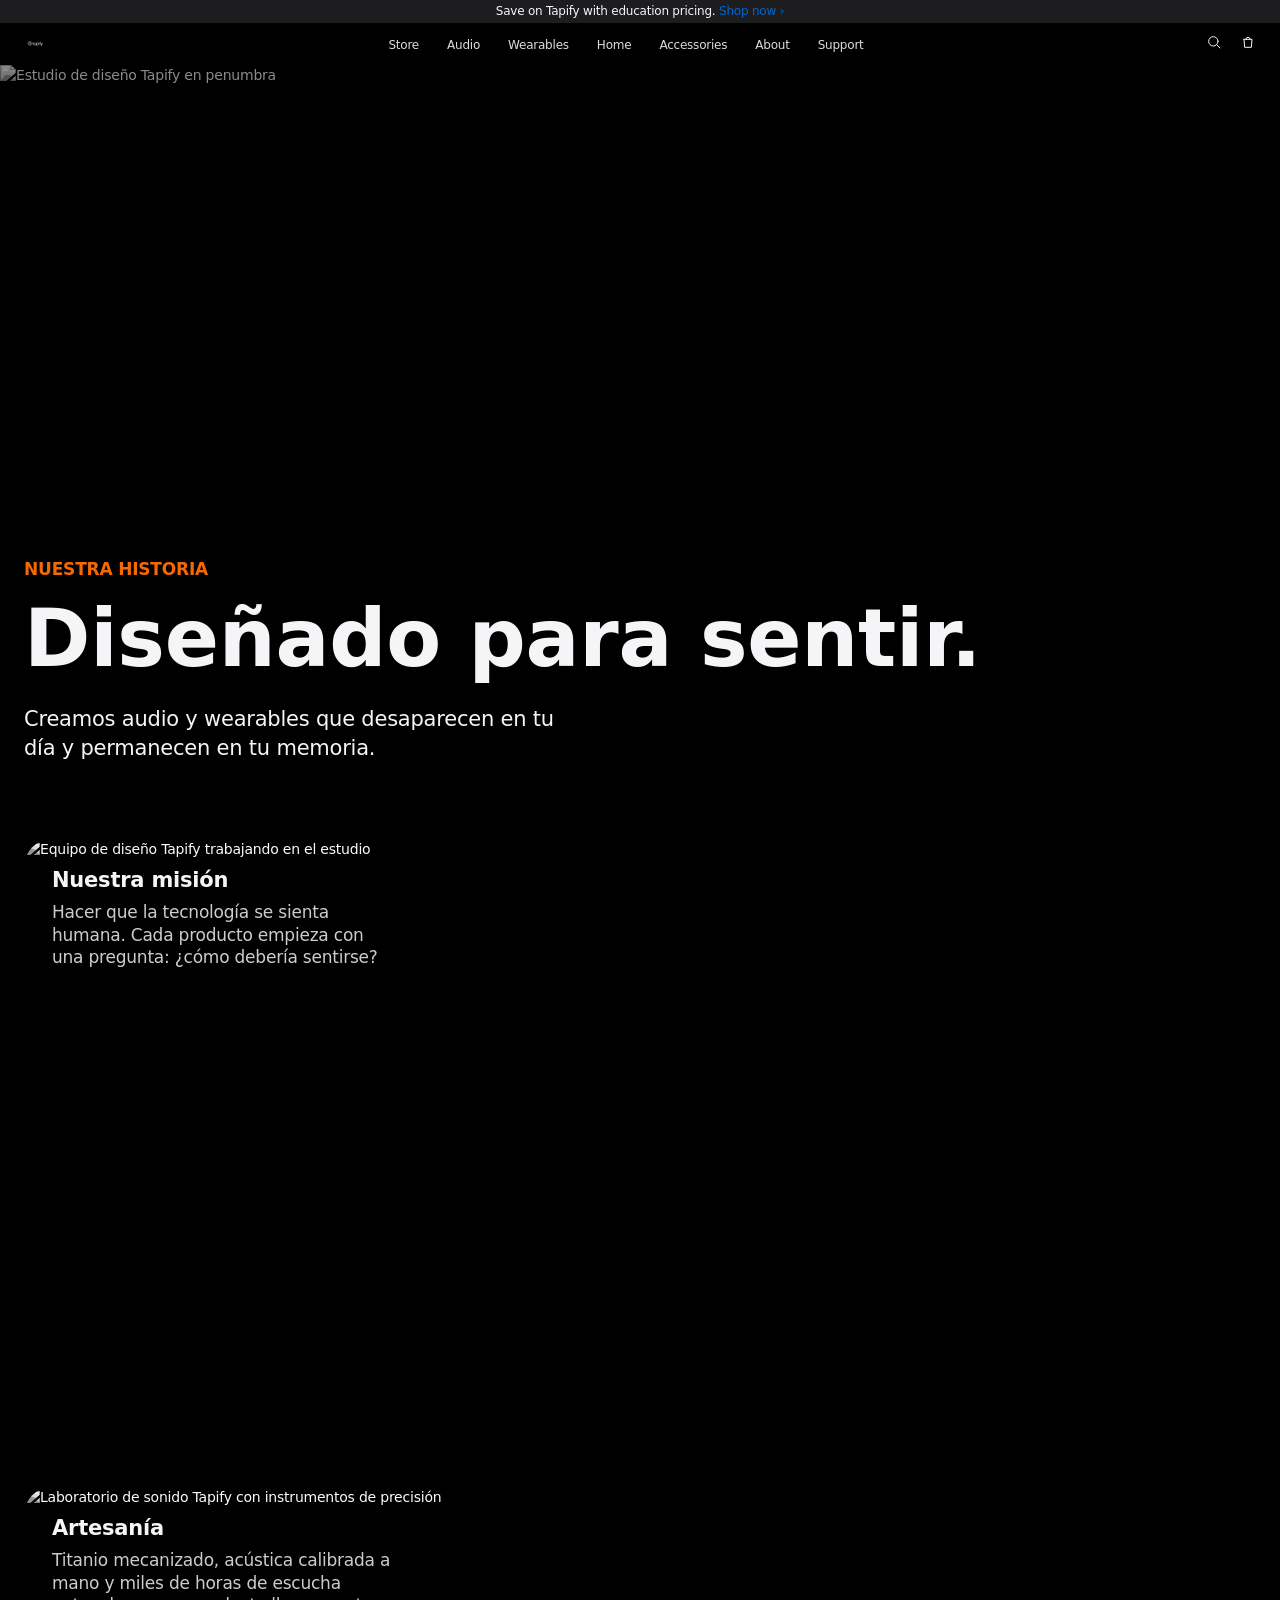
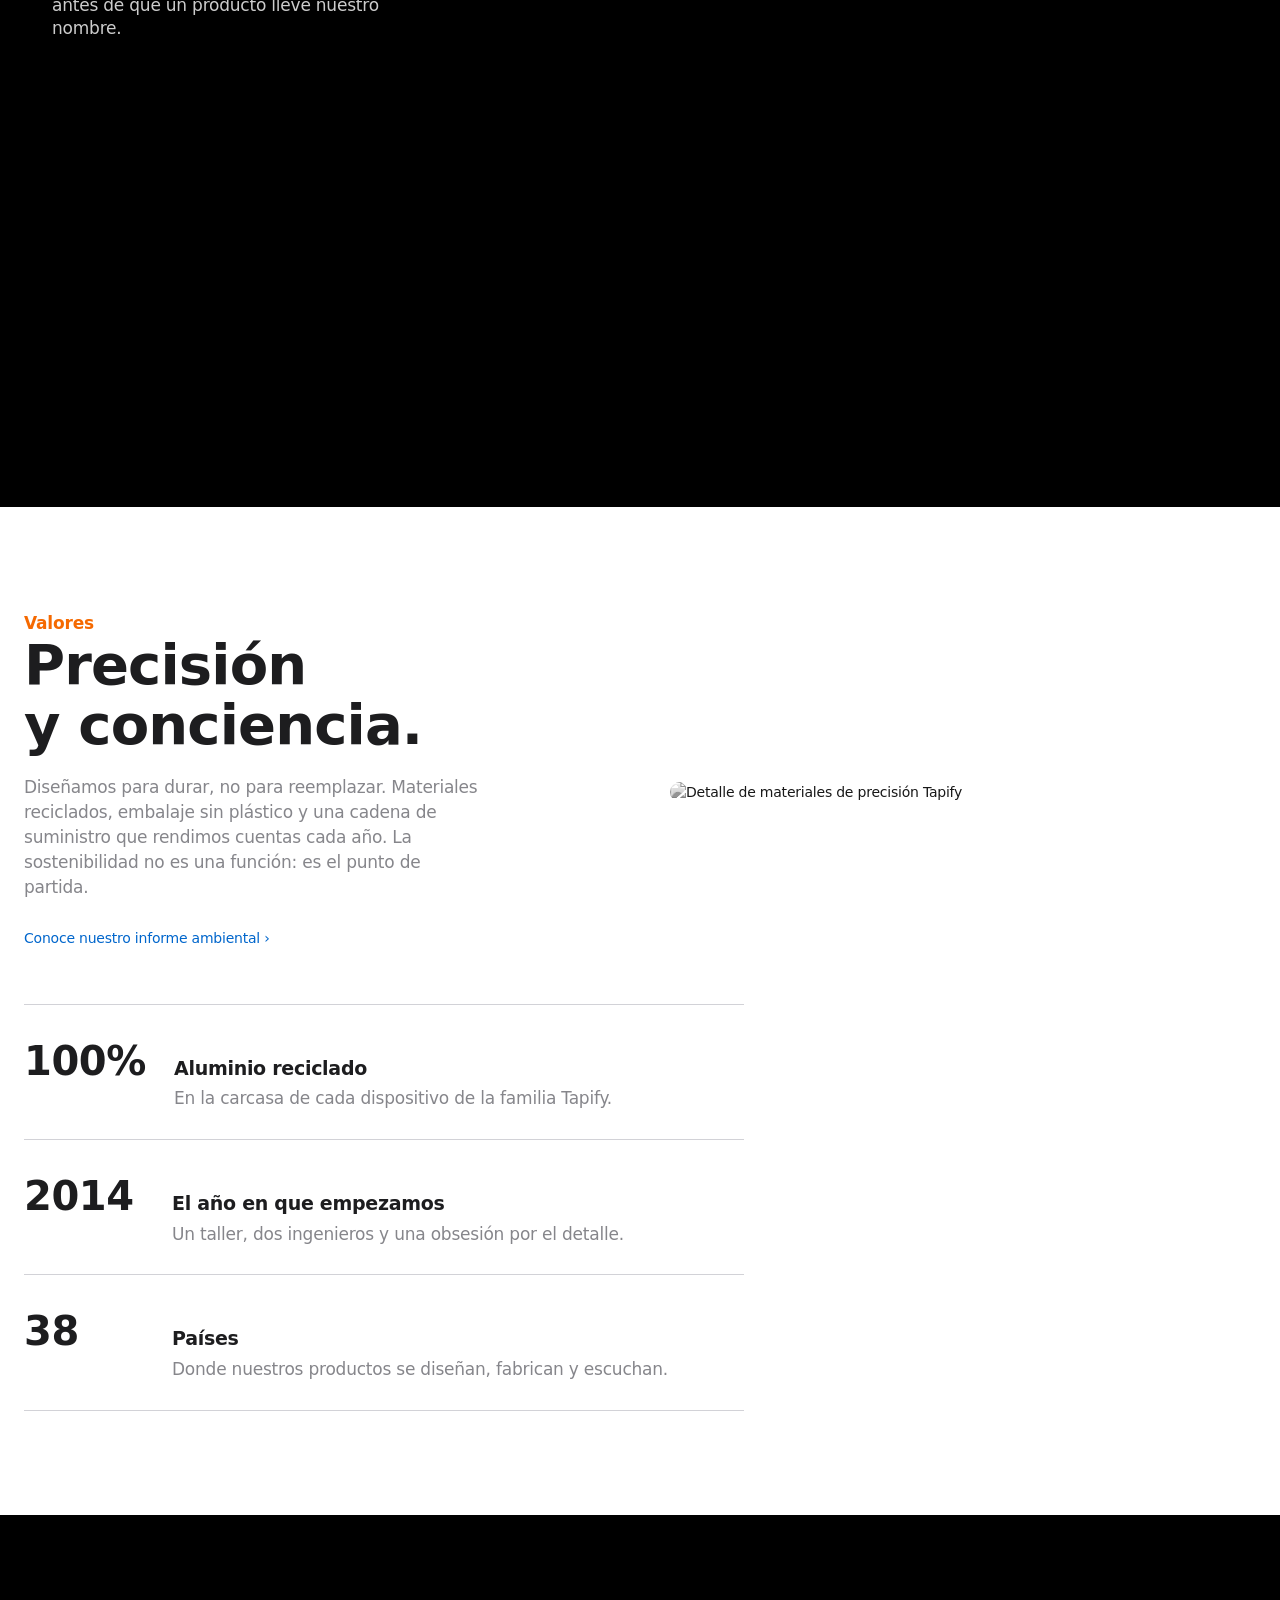
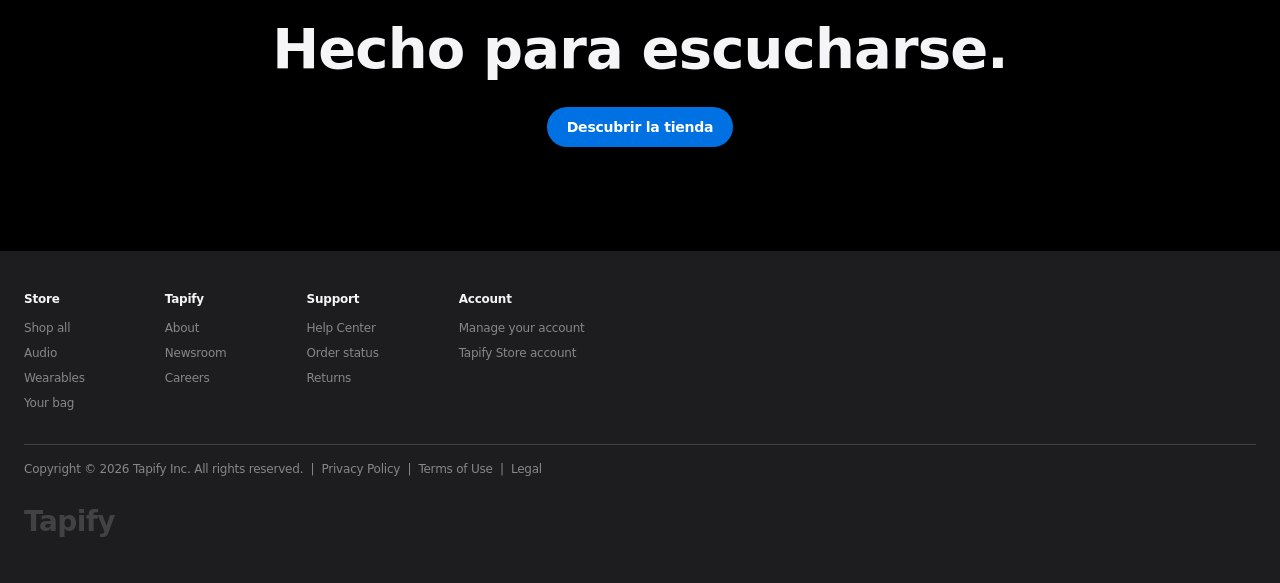
==== about.html @ 0c236855 "Initial Tapify storefront: 5 pages + shared design system Co-Authored-By: Claude Opus 4.8 (1M contex" ====
<!DOCTYPE html>
<html lang="es">
<head>
  <meta charset="UTF-8" />
  <meta name="viewport" content="width=device-width, initial-scale=1.0" />
  <title>Tapify — Nuestra historia</title>
  <link rel="stylesheet" href="styles/global.css" />
  <link rel="stylesheet" href="styles/about.css" />
</head>
<body>

  <!-- 1. Promo banner -->
  <div class="promo">
    Save on Tapify with education pricing. <a href="shop.html" class="link-blue">Shop now &rsaquo;</a>
  </div>

  <!-- 2. Sticky pill nav -->
  <nav class="nav">
    <div class="nav__inner">
      <a href="index.html" class="nav__brand" aria-label="Tapify home">
        <img src="assets/tapify-logo.png" alt="Tapify" />
      </a>

      <ul class="nav__links">
        <li><a href="shop.html">Store</a></li>
        <li><a href="product.html">Audio</a></li>
        <li><a href="shop.html">Wearables</a></li>
        <li><a href="shop.html">Home</a></li>
        <li><a href="shop.html">Accessories</a></li>
        <li><a href="about.html">About</a></li>
        <li><a href="about.html">Support</a></li>
      </ul>

      <div class="nav__icons">
        <a href="shop.html" aria-label="Search">
          <svg viewBox="0 0 24 24" stroke-width="1.5" stroke-linecap="round" stroke-linejoin="round">
            <circle cx="11" cy="11" r="7" />
            <line x1="16.5" y1="16.5" x2="21" y2="21" />
          </svg>
        </a>
        <a href="cart.html" aria-label="Bag">
          <svg viewBox="0 0 24 24" stroke-width="1.5" stroke-linecap="round" stroke-linejoin="round">
            <path d="M6 8h12l-1 12H7L6 8Z" />
            <path d="M9 8a3 3 0 0 1 6 0" />
          </svg>
        </a>
      </div>
    </div>
  </nav>

  <!-- 2. DARK hero -->
  <header class="about-hero">
    <div class="about-hero__media">
      <img
        src="https://images.unsplash.com/photo-1518770660439-4636190af475?w=1600"
        alt="Estudio de diseño Tapify en penumbra"
      />
    </div>
    <div class="container about-hero__copy">
      <p class="eyebrow eyebrow--orange">NUESTRA HISTORIA</p>
      <h1 class="hero-title about-hero__title">Diseñado para sentir.</h1>
      <p class="about-hero__sub">
        Creamos audio y wearables que desaparecen en tu día y permanecen en tu memoria.
      </p>
    </div>
  </header>

  <!-- 3. Two DARK feature stages -->
  <section class="section--dark feature-stage">
    <div class="container">
      <figure class="feature-card">
        <img
          src="https://images.unsplash.com/photo-1581091226825-a6a2a5aee158?w=1600"
          alt="Equipo de diseño Tapify trabajando en el estudio"
        />
        <figcaption class="feature-card__overlay">
          <span class="feature-card__kicker">Nuestra misión</span>
          <span class="feature-card__sub">Hacer que la tecnología se sienta humana. Cada producto empieza con una pregunta: ¿cómo debería sentirse?</span>
        </figcaption>
      </figure>
    </div>
  </section>

  <section class="section--dark feature-stage">
    <div class="container">
      <figure class="feature-card">
        <img
          src="https://images.unsplash.com/photo-1531104985437-603d6490e6d4?w=1600"
          alt="Laboratorio de sonido Tapify con instrumentos de precisión"
        />
        <figcaption class="feature-card__overlay">
          <span class="feature-card__kicker">Artesanía</span>
          <span class="feature-card__sub">Titanio mecanizado, acústica calibrada a mano y miles de horas de escucha antes de que un producto lleve nuestro nombre.</span>
        </figcaption>
      </figure>
    </div>
  </section>

  <!-- 4. LIGHT detail band -->
  <section class="section section--light detail">
    <div class="container">
      <p class="eyebrow eyebrow--orange">Valores</p>
      <div class="split">
        <div>
          <h2 class="display">Precisión<br />y conciencia.</h2>
          <p class="body-copy">
            Diseñamos para durar, no para reemplazar. Materiales reciclados,
            embalaje sin plástico y una cadena de suministro que rendimos cuentas
            cada año. La sostenibilidad no es una función: es el punto de partida.
          </p>
          <a href="shop.html" class="link-blue">Conoce nuestro informe ambiental &rsaquo;</a>
        </div>
        <img
          src="https://images.unsplash.com/photo-1453928582365-b6ad33cbcf64?w=1600"
          alt="Detalle de materiales de precisión Tapify"
        />
      </div>

      <!-- 5. Single-column values list (NOT a grid), tabular numerals -->
      <div class="values">
        <div class="values__item">
          <span class="values__num">100&#37;</span>
          <div class="values__text">
            <h3>Aluminio reciclado</h3>
            <p>En la carcasa de cada dispositivo de la familia Tapify.</p>
          </div>
        </div>
        <div class="values__item">
          <span class="values__num">2014</span>
          <div class="values__text">
            <h3>El año en que empezamos</h3>
            <p>Un taller, dos ingenieros y una obsesión por el detalle.</p>
          </div>
        </div>
        <div class="values__item">
          <span class="values__num">38</span>
          <div class="values__text">
            <h3>Países</h3>
            <p>Donde nuestros productos se diseñan, fabrican y escuchan.</p>
          </div>
        </div>
      </div>
    </div>
  </section>

  <!-- 6. Final dark CTA band -->
  <section class="section section--dark cta-band">
    <div class="container">
      <h2 class="display">Hecho para escucharse.</h2>
      <a href="shop.html" class="btn-cta">Descubrir la tienda</a>
    </div>
  </section>

  <!-- 7. Footer -->
  <footer class="footer">
    <div class="container">
      <div class="footer__cols">
        <div class="footer__col">
          <h4>Store</h4>
          <ul>
            <li><a href="shop.html">Shop all</a></li>
            <li><a href="product.html">Audio</a></li>
            <li><a href="shop.html">Wearables</a></li>
            <li><a href="cart.html">Your bag</a></li>
          </ul>
        </div>
        <div class="footer__col">
          <h4>Tapify</h4>
          <ul>
            <li><a href="about.html">About</a></li>
            <li><a href="about.html">Newsroom</a></li>
            <li><a href="about.html">Careers</a></li>
          </ul>
        </div>
        <div class="footer__col">
          <h4>Support</h4>
          <ul>
            <li><a href="about.html">Help Center</a></li>
            <li><a href="about.html">Order status</a></li>
            <li><a href="about.html">Returns</a></li>
          </ul>
        </div>
        <div class="footer__col">
          <h4>Account</h4>
          <ul>
            <li><a href="about.html">Manage your account</a></li>
            <li><a href="shop.html">Tapify Store account</a></li>
          </ul>
        </div>
      </div>

      <div class="footer__bottom">
        <p>Copyright &copy; 2026 Tapify Inc. All rights reserved. &nbsp;|&nbsp;
          <a href="about.html">Privacy Policy</a> &nbsp;|&nbsp;
          <a href="about.html">Terms of Use</a> &nbsp;|&nbsp;
          <a href="about.html">Legal</a>
        </p>
        <p class="footer__wordmark">Tapify</p>
      </div>
    </div>
  </footer>

</body>
</html>
---- styles/global.css ----
/* Tapify — Global / shared styles (nav, footer, buttons, type, layout) */
@import url("tokens.css");

*, *::before, *::after { box-sizing: border-box; margin: 0; padding: 0; }

html { -webkit-font-smoothing: antialiased; scroll-behavior: smooth; }

body {
  font-family: var(--font-sf-pro-text);
  font-size: var(--text-body);
  line-height: var(--leading-body);
  letter-spacing: var(--tracking-body);
  background: var(--surface-0);
  color: var(--color-frost-white);
  font-feature-settings: "numr";
}

img { display: block; max-width: 100%; }
a { color: inherit; text-decoration: none; }

/* Layout container */
.container {
  max-width: var(--page-max-width);
  margin: 0 auto;
  padding-left: var(--spacing-24);
  padding-right: var(--spacing-24);
  width: 100%;
}

/* Section rhythm */
.section { padding-block: 104px; }
.section--dark  { background: var(--surface-0); color: var(--color-frost-white); }
.section--light { background: var(--surface-5); color: var(--color-obsidian); }

/* Headlines */
.display { font-family: var(--font-sf-pro-display); font-weight: var(--font-weight-bold);
  font-size: var(--text-display); line-height: var(--leading-display); letter-spacing: var(--tracking-display); }
.hero-title { font-family: var(--font-sf-pro-display); font-weight: var(--font-weight-bold);
  font-size: var(--text-hero); line-height: var(--leading-hero); letter-spacing: var(--tracking-hero); }
.heading-lg { font-family: var(--font-sf-pro-display); font-weight: var(--font-weight-bold);
  font-size: var(--text-heading-lg); line-height: var(--leading-heading-lg); letter-spacing: var(--tracking-heading-lg); }

/* Eyebrow */
.eyebrow { font-size: 17px; font-weight: var(--font-weight-semibold); letter-spacing: -0.19px; }
.eyebrow--orange { color: var(--color-signal-orange); }
.eyebrow--violet { color: var(--color-iris-violet); }
.eyebrow--teal   { color: var(--color-reef-teal); }

/* Body copy */
.body-copy { font-size: 17px; font-weight: 400; line-height: 1.47; color: var(--color-platinum); max-width: 460px; }
.section--dark .body-copy { color: var(--color-frost-white); }

/* Buttons */
.btn-cta {
  display: inline-flex; align-items: center; justify-content: center;
  background: var(--color-apple-blue); color: #fff;
  font-size: 14px; font-weight: 600; letter-spacing: -0.22px;
  border: none; border-radius: var(--radius-buttons);
  padding: 10px 20px; cursor: pointer;
}
.btn-ghost {
  display: inline-flex; align-items: center;
  background: transparent; color: var(--color-frost-white);
  font-size: 14px; font-weight: 400; border-radius: var(--radius-buttons);
  padding: 10px 20px; cursor: pointer;
}
.section--light .btn-ghost { color: var(--color-obsidian); }
.link-blue { color: var(--color-link-blue); }

/* Promo banner */
.promo {
  background: var(--color-obsidian); color: var(--color-frost-white);
  text-align: center; font-size: 12px; padding: 3px 0;
}
.promo a { color: var(--color-link-blue); }

/* Top nav (pill) */
.nav {
  position: sticky; top: 0; z-index: 50;
  background: rgba(0,0,0,0.8); backdrop-filter: saturate(180%) blur(20px);
}
.nav__inner {
  display: flex; align-items: center; justify-content: space-between;
  padding: 10px var(--spacing-24);
  max-width: var(--page-max-width); margin: 0 auto;
}
.nav__brand { height: 22px; display: flex; align-items: center; }
.nav__brand img { height: 22px; width: auto; }
.nav__links { display: flex; gap: 28px; list-style: none; }
.nav__links a { font-size: 12px; font-weight: 400; color: var(--color-frost-white); opacity: .9; }
.nav__links a:hover { opacity: 1; }
.nav__icons { display: flex; gap: 18px; align-items: center; }
.nav__icons svg { width: 16px; height: 16px; stroke: var(--color-frost-white); fill: none; }

/* Footer */
.footer {
  background: var(--surface-2); color: var(--color-platinum);
  font-size: 12px; padding-block: 40px;
}
.footer a { color: var(--color-platinum); }
.footer a:hover { color: var(--color-frost-white); }
.footer__cols { display: flex; gap: 80px; flex-wrap: wrap; }
.footer__col h4 { color: var(--color-frost-white); font-size: 12px; margin-bottom: 12px; }
.footer__col ul { list-style: none; display: flex; flex-direction: column; gap: 8px; }
.footer__bottom { border-top: 1px solid var(--color-smoke); margin-top: 32px; padding-top: 16px; }

/* Cards */
.feature-card {
  border-radius: var(--radius-cards); overflow: hidden; position: relative;
}
.feature-card img { width: 100%; height: 100%; object-fit: cover; filter: grayscale(1) contrast(1.05); }
.feature-card__overlay {
  position: absolute; top: 28px; left: 28px; max-width: 340px;
  color: var(--color-frost-white); font-size: 17px; line-height: 1.33;
}

/* Two-column light block */
.split { display: grid; grid-template-columns: 1fr 1fr; gap: 60px; align-items: center; }
.split img { width: 100%; height: auto; }

/* Responsive */
@media (max-width: 900px) {
  .hero-title { font-size: 56px; }
  .display { font-size: 40px; }
  .split { grid-template-columns: 1fr; gap: 32px; }
  .nav__links { display: none; }
  .footer__cols { gap: 40px; }
}
@media (max-width: 560px) {
  .hero-title { font-size: 40px; }
  .display { font-size: 32px; }
  .section { padding-block: 64px; }
}
---- styles/about.css ----
/* Tapify — About page-specific layout only (tokens live in global.css) */

/* HERO stage (dark, full-bleed) */
.about-hero {
  position: relative;
  min-height: 86vh;
  background: var(--surface-0);
  overflow: hidden;
  display: flex;
  align-items: flex-end;
}
.about-hero__media {
  position: absolute;
  inset: 0;
}
.about-hero__media img {
  width: 100%;
  height: 100%;
  object-fit: cover;
  object-position: center;
  filter: grayscale(1) contrast(1.05);
  opacity: 0.55;
}
.about-hero__copy {
  position: relative;
  z-index: 2;
  padding-bottom: 76px;
}
.about-hero__copy .eyebrow { color: var(--color-signal-orange); margin-bottom: 16px; }
.about-hero__title { margin-bottom: 24px; }
.about-hero__sub {
  font-size: 21px;
  line-height: 1.38;
  color: var(--color-frost-white);
  max-width: 560px;
}

/* Feature stages (stacked dark full-bleed cards) */
.feature-stage { padding-block: 0; }
.feature-stage + .feature-stage { padding-top: 28px; }
.feature-stage .feature-card { height: 620px; }
.feature-card__overlay .feature-card__kicker { display: block; font-size: 21px; font-weight: 600; margin-bottom: 6px; }
.feature-card__overlay .feature-card__sub { display: block; color: var(--color-silver-mist); }

/* Light detail band split tweaks */
.detail .body-copy { margin-block: 20px 28px; }
.detail .split img { border-radius: var(--radius-3xl-2); filter: grayscale(1) contrast(1.05); }

/* Values list (single column, NOT a grid) */
.values { margin-top: 56px; max-width: 720px; }
.values__item {
  display: flex;
  align-items: baseline;
  gap: 28px;
  padding-block: 28px;
  border-top: 1px solid var(--border-light);
}
.values__item:last-child { border-bottom: 1px solid var(--border-light); }
.values__num {
  font-family: var(--font-sf-pro-display);
  font-weight: var(--font-weight-bold);
  font-size: 40px;
  letter-spacing: -0.4px;
  color: var(--color-obsidian);
  font-feature-settings: "tnum";
  min-width: 120px;
  white-space: nowrap;
}
.values__text h3 {
  font-size: 19px;
  font-weight: 600;
  letter-spacing: -0.28px;
  margin-bottom: 4px;
  color: var(--color-obsidian);
}
.values__text p {
  font-size: 17px;
  line-height: 1.47;
  color: var(--color-platinum);
}

/* Final dark CTA band */
.cta-band { text-align: center; }
.cta-band .display { margin-bottom: 28px; }

/* Footer wordmark */
.footer__wordmark {
  font-family: var(--font-sf-pro-display);
  font-weight: var(--font-weight-bold);
  font-size: 28px;
  letter-spacing: -0.6px;
  color: var(--color-smoke);
  margin-top: 24px;
}

@media (max-width: 900px) {
  .feature-stage .feature-card { height: 460px; }
  .about-hero { min-height: 70vh; }
  .about-hero__sub { font-size: 19px; }
}
@media (max-width: 560px) {
  .values__item { flex-direction: column; gap: 6px; }
  .values__num { font-size: 32px; min-width: 0; }
}
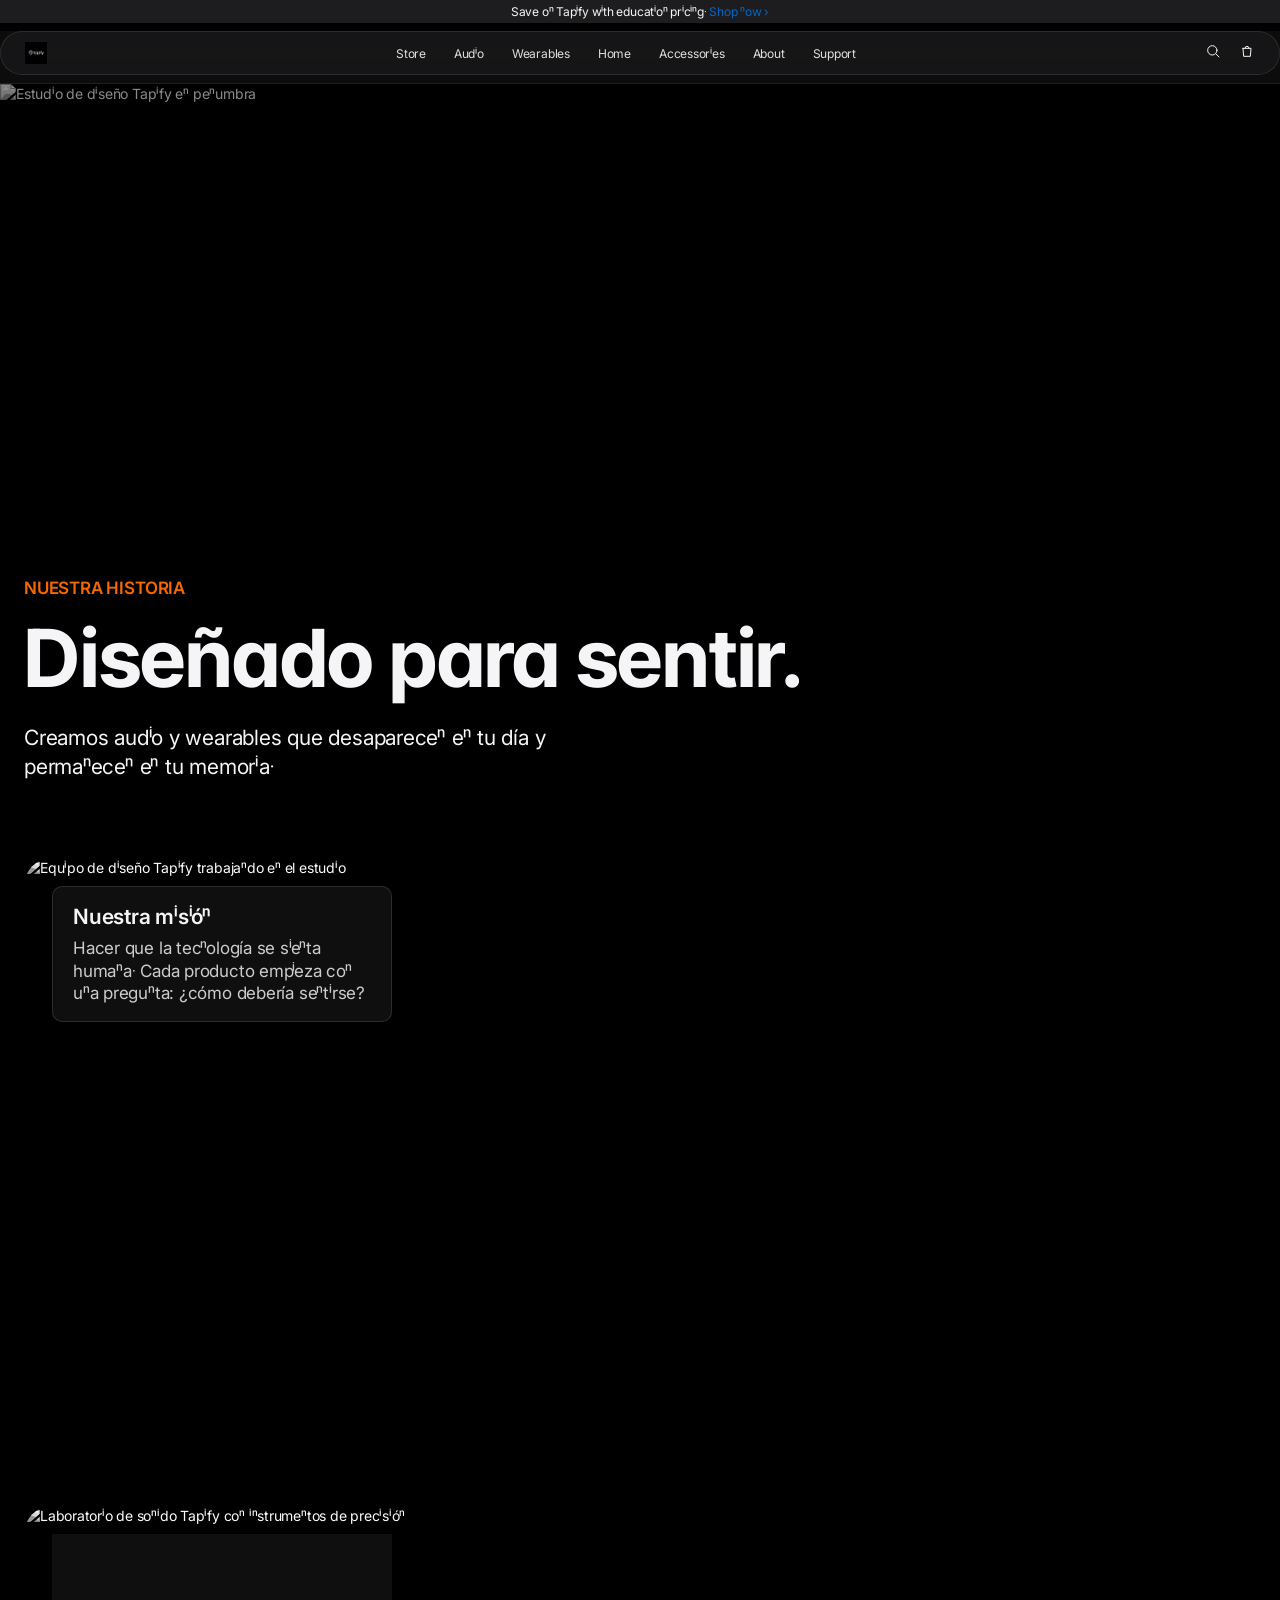
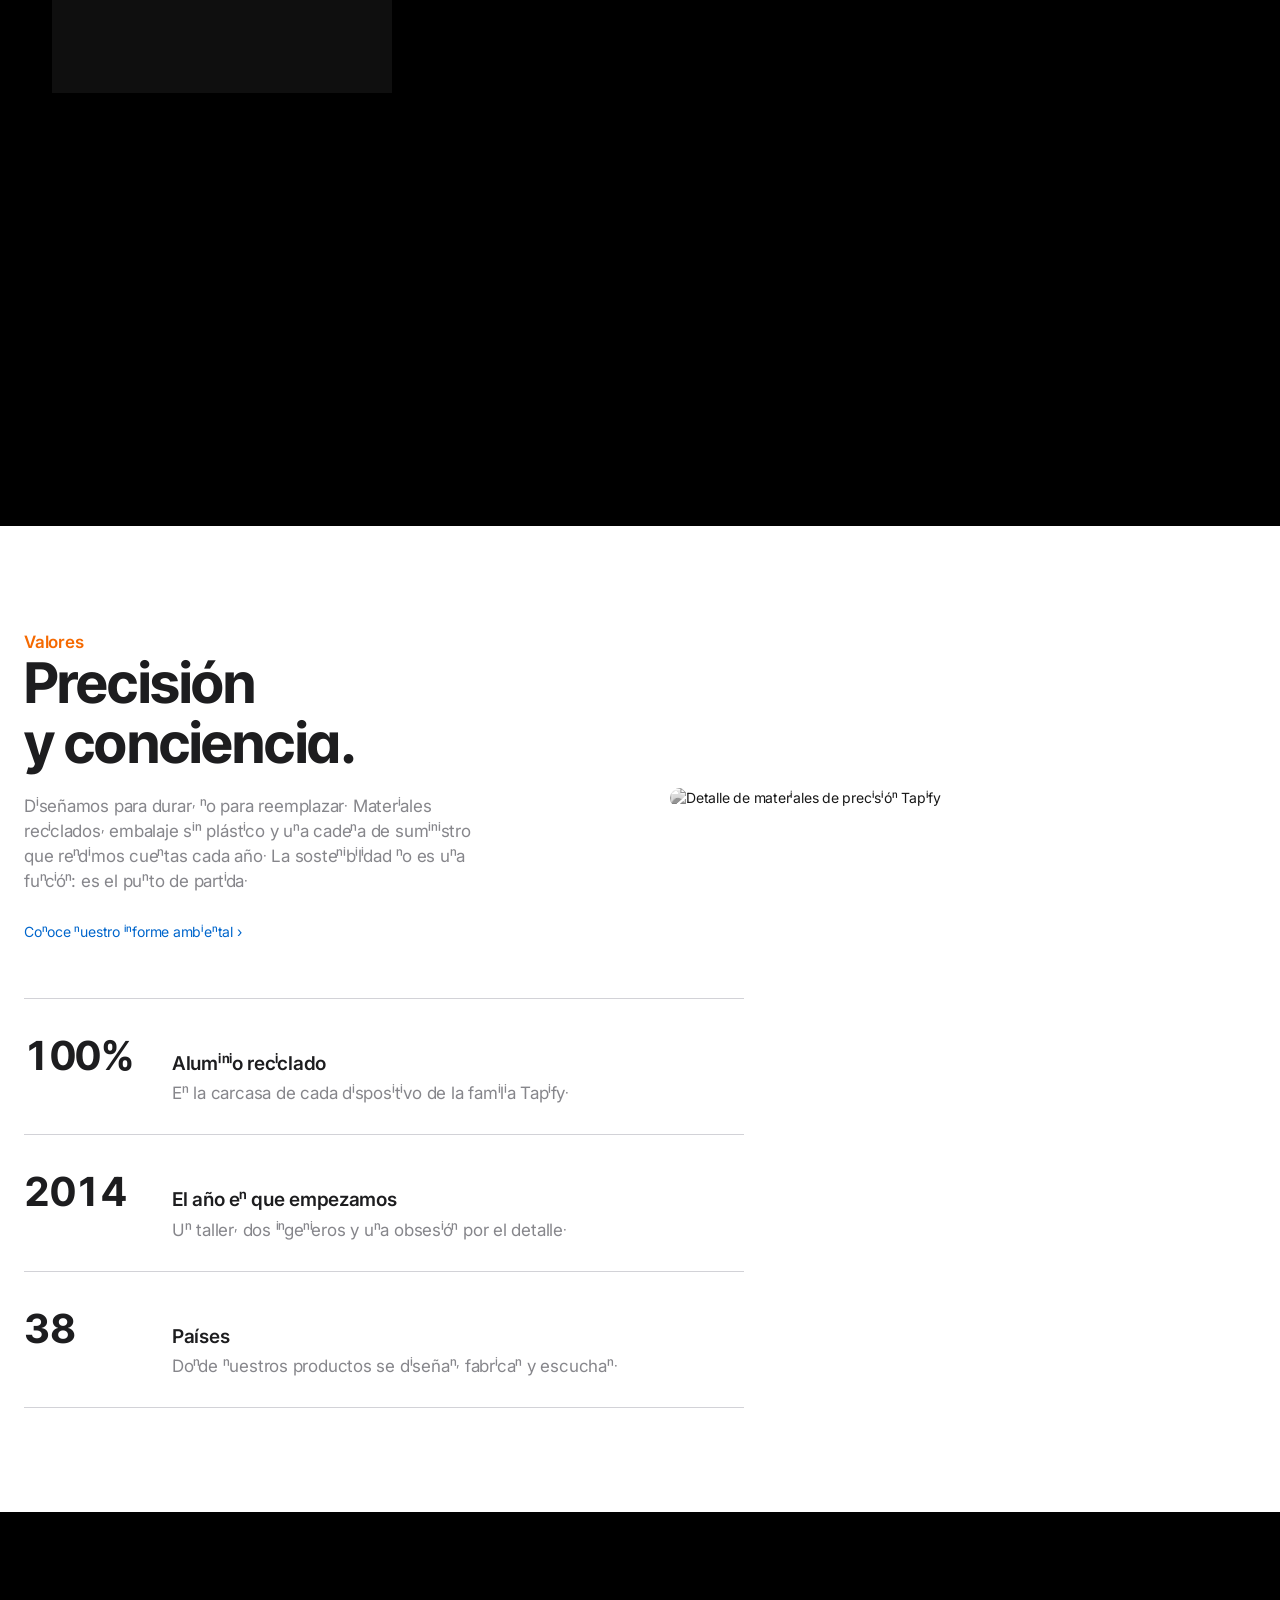
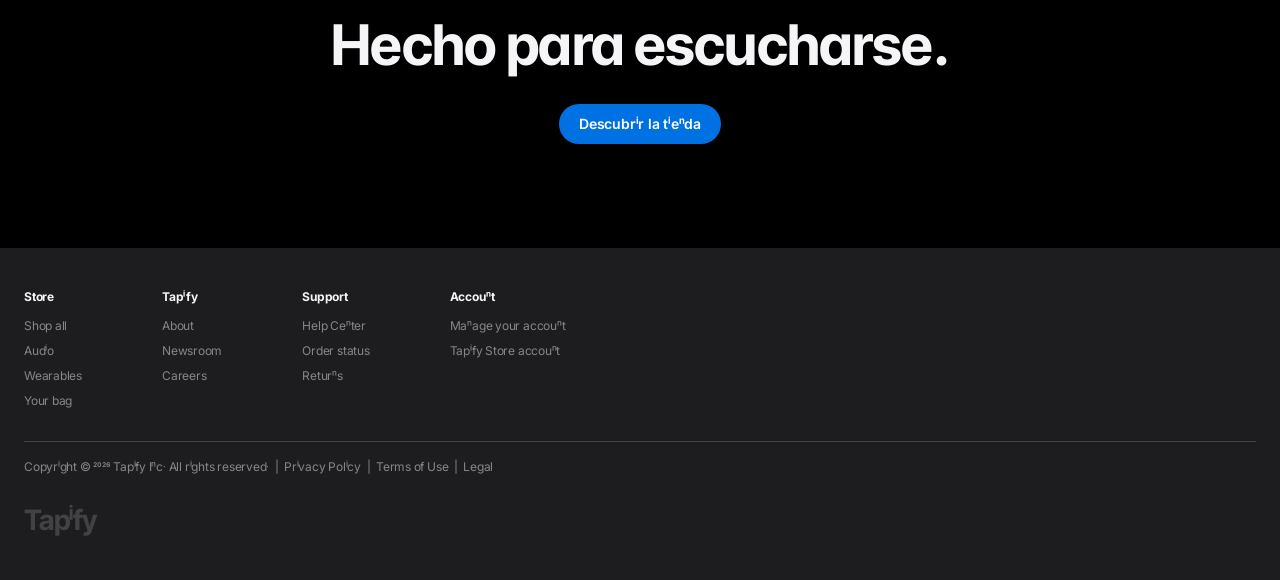
==== commit 6c0dbc6d: "v2 polish: modern Inter typography, glassmorphism, on-brand black-bg product imagery Co-Authored-By:" ====
--- a/about.html
+++ b/about.html
@@ -73,7 +73,7 @@
           src="https://images.unsplash.com/photo-1581091226825-a6a2a5aee158?w=1600"
           alt="Equipo de diseño Tapify trabajando en el estudio"
         />
-        <figcaption class="feature-card__overlay">
+        <figcaption class="feature-card__overlay glass">
           <span class="feature-card__kicker">Nuestra misión</span>
           <span class="feature-card__sub">Hacer que la tecnología se sienta humana. Cada producto empieza con una pregunta: ¿cómo debería sentirse?</span>
         </figcaption>
@@ -88,7 +88,7 @@
           src="https://images.unsplash.com/photo-1531104985437-603d6490e6d4?w=1600"
           alt="Laboratorio de sonido Tapify con instrumentos de precisión"
         />
-        <figcaption class="feature-card__overlay">
+        <figcaption class="feature-card__overlay glass">
           <span class="feature-card__kicker">Artesanía</span>
           <span class="feature-card__sub">Titanio mecanizado, acústica calibrada a mano y miles de horas de escucha antes de que un producto lleve nuestro nombre.</span>
         </figcaption>
@@ -111,7 +111,7 @@
           <a href="shop.html" class="link-blue">Conoce nuestro informe ambiental &rsaquo;</a>
         </div>
         <img
-          src="https://images.unsplash.com/photo-1453928582365-b6ad33cbcf64?w=1600"
+          src="https://images.unsplash.com/photo-1593305841991-05c297ba4575?auto=format&fit=crop&w=1600&q=80"
           alt="Detalle de materiales de precisión Tapify"
         />
       </div>
--- a/styles/global.css
+++ b/styles/global.css
@@ -1,5 +1,13 @@
 /* Tapify — Global / shared styles (nav, footer, buttons, type, layout) */
+@import url("https://fonts.googleapis.com/css2?family=Inter:wght@400;500;600;700;800;900&family=Inter+Tight:wght@600;700;800;900&display=swap");
 @import url("tokens.css");
+
+/* Modern typography: Inter Tight for display headlines, Inter for everything else
+   (close to SF Pro proportions, available everywhere, crisp negative tracking) */
+:root {
+  --font-sf-pro-display: 'Inter Tight', ui-sans-serif, system-ui, -apple-system, BlinkMacSystemFont, sans-serif;
+  --font-sf-pro-text: 'Inter', ui-sans-serif, system-ui, -apple-system, BlinkMacSystemFont, sans-serif;
+}
 
 *, *::before, *::after { box-sizing: border-box; margin: 0; padding: 0; }
 
@@ -131,3 +139,71 @@
   .display { font-size: 32px; }
   .section { padding-block: 64px; }
 }
+
+/* ============================================================
+   Modern layer: glassmorphism + refined motion (Tapify v2)
+   Subtle translucent panels w/ backdrop-blur + hairline borders.
+   No drop-shadows on the page body — depth via surface + glass.
+   ============================================================ */
+
+/* Glass nav — frosted obsidian pill that floats over content */
+.nav {
+  background: rgba(22, 22, 24, 0.55);
+  backdrop-filter: saturate(180%) blur(22px);
+  -webkit-backdrop-filter: saturate(180%) blur(22px);
+  border-bottom: 1px solid rgba(245, 245, 247, 0.08);
+}
+.nav__inner {
+  margin: 8px auto;
+  border-radius: var(--radius-full);
+  background: rgba(29, 29, 31, 0.5);
+  border: 1px solid rgba(245, 245, 247, 0.10);
+  backdrop-filter: saturate(180%) blur(20px);
+  -webkit-backdrop-filter: saturate(180%) blur(20px);
+}
+.nav__links a { transition: opacity .2s ease, color .2s ease; }
+
+/* Generic glass panel — use for spec cards, summary blocks, feature chips */
+.glass {
+  background: rgba(255, 255, 255, 0.06);
+  border: 1px solid rgba(255, 255, 255, 0.12);
+  backdrop-filter: blur(18px) saturate(160%);
+  -webkit-backdrop-filter: blur(18px) saturate(160%);
+  border-radius: var(--radius-3xl);
+}
+.section--light .glass {
+  background: rgba(29, 29, 31, 0.04);
+  border: 1px solid rgba(29, 29, 31, 0.08);
+}
+
+/* Glass overlay text plate on feature photos (legible over imagery) */
+.feature-card__overlay.glass {
+  padding: 16px 20px;
+  border-radius: var(--radius-lg);
+}
+
+/* Tactile CTA — pill press + subtle frost ring, still flat (no drop shadow) */
+.btn-cta {
+  transition: transform .18s ease, background .2s ease;
+}
+.btn-cta:hover { background: #0077ed; transform: translateY(-1px); }
+.btn-cta:active { transform: translateY(0); }
+.btn-ghost { transition: opacity .2s ease; }
+.btn-ghost:hover { opacity: .7; }
+
+/* Refined display tracking for Inter Tight (optically denser, Apple-like) */
+.hero-title, .display, .heading-lg { font-feature-settings: "ss01","cv11"; }
+
+/* Hero entrance + image float (deterministic, CSS only) */
+@media (prefers-reduced-motion: no-preference) {
+  .hero-title, .hero-cta, .eyebrow { animation: rise .9s cubic-bezier(.16,1,.3,1) both; }
+  .hero-cta { animation-delay: .08s; }
+}
+@keyframes rise {
+  from { opacity: 0; transform: translateY(14px); }
+  to   { opacity: 1; transform: translateY(0); }
+}
+
+/* Smooth image rendering + gentle scale on feature cards */
+.feature-card img { transition: transform .6s cubic-bezier(.16,1,.3,1); }
+.feature-card:hover img { transform: scale(1.03); }
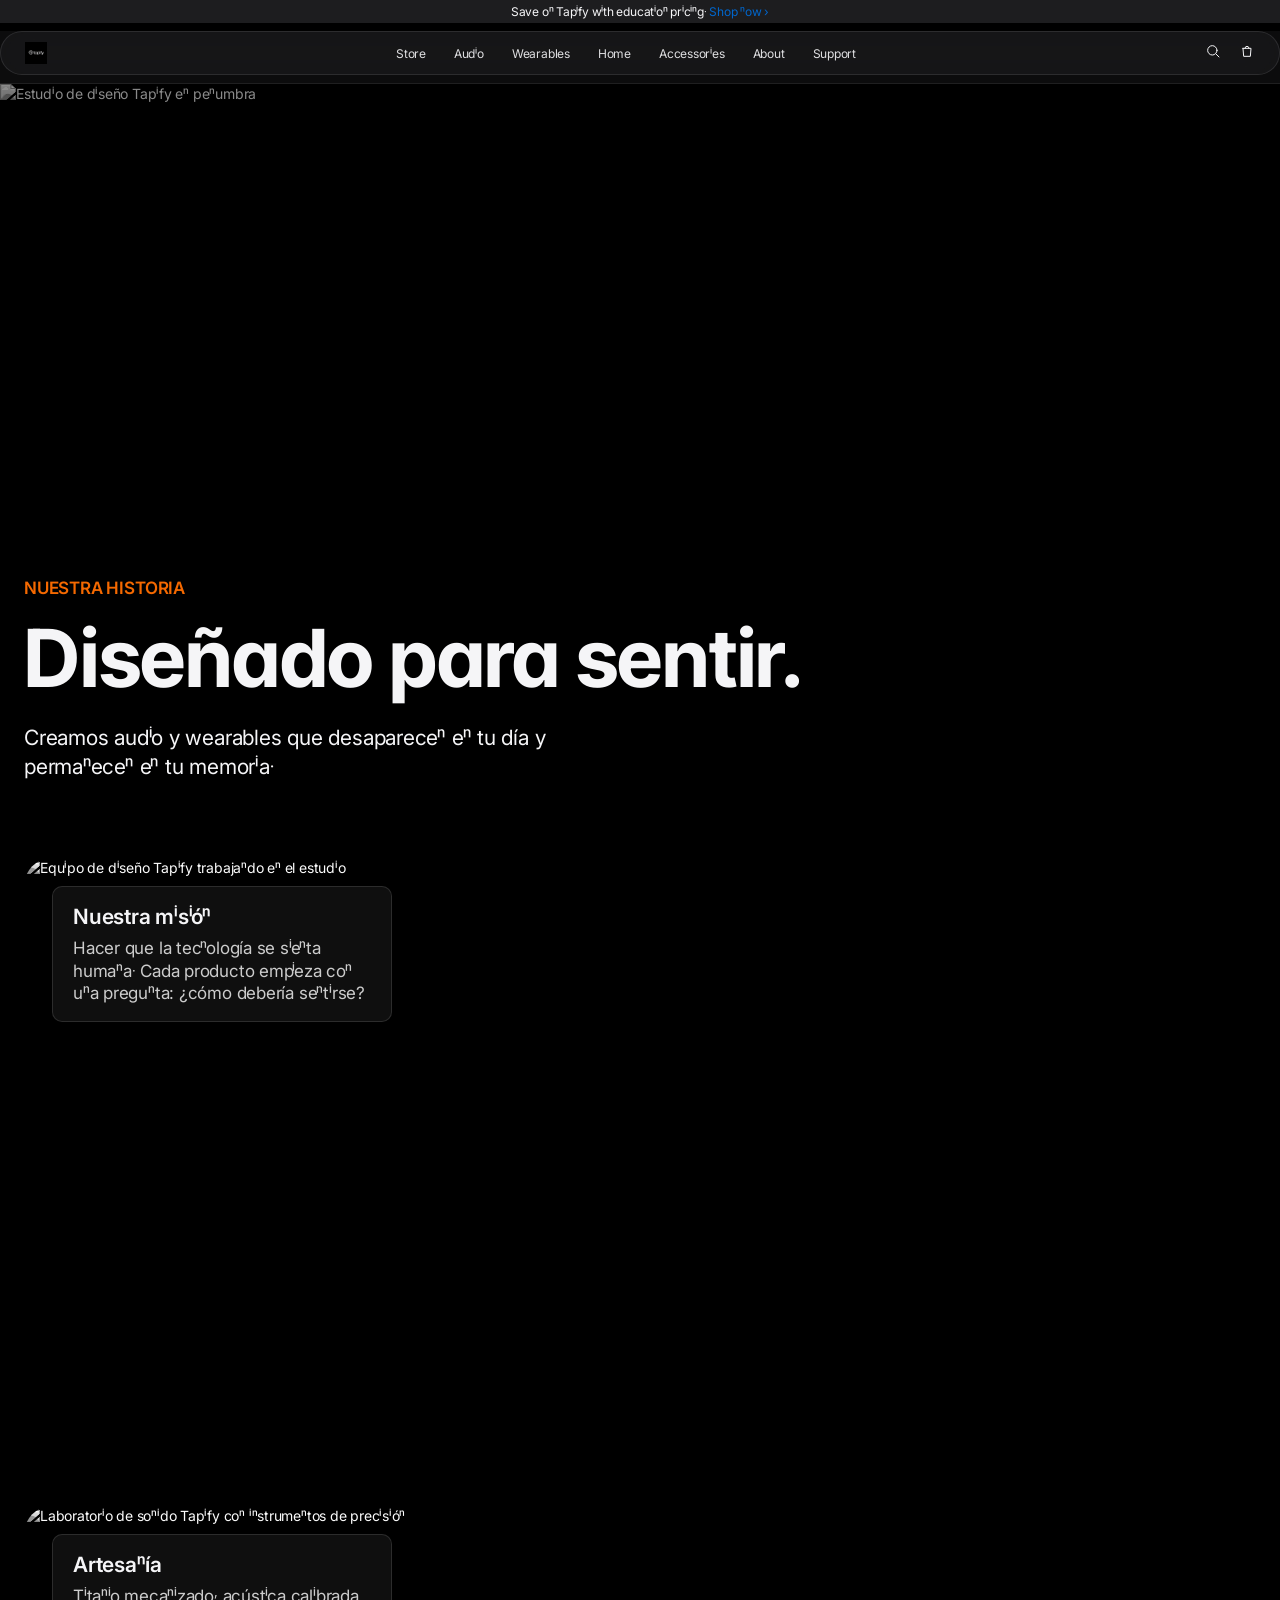
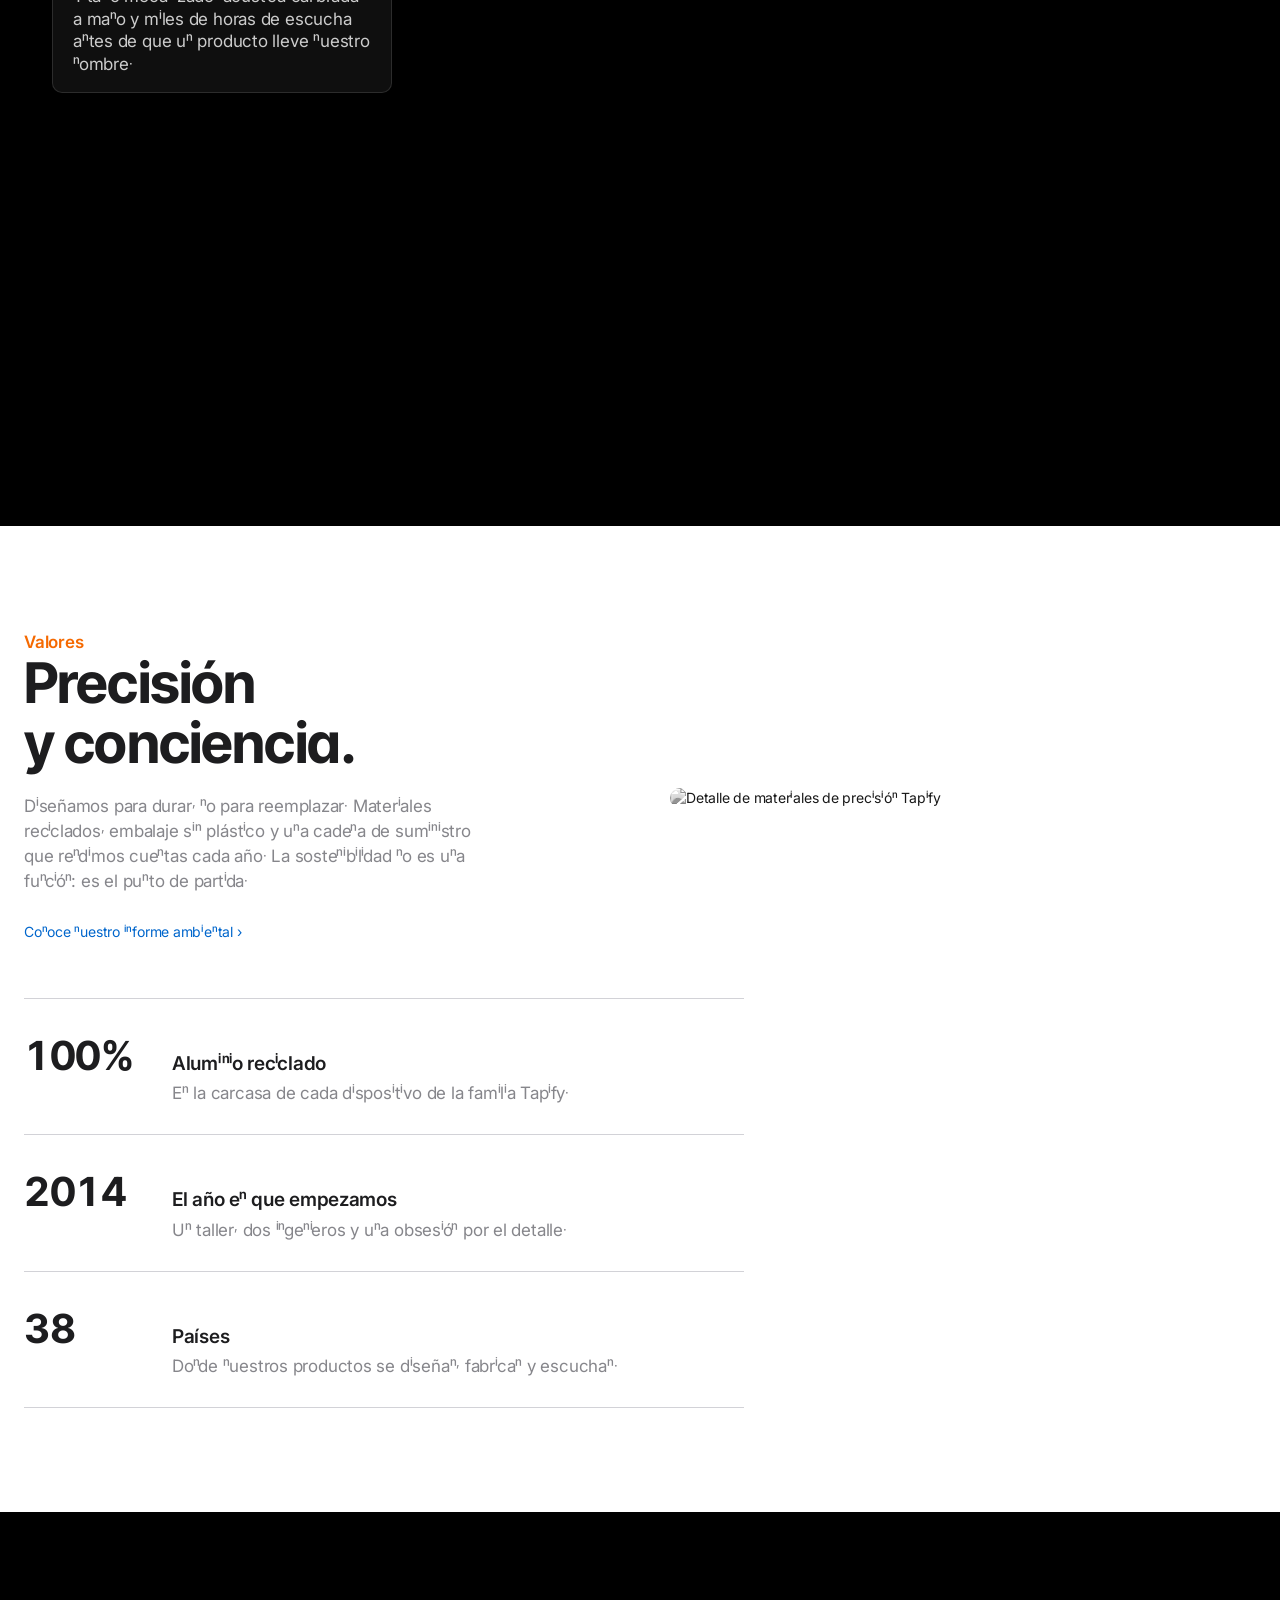
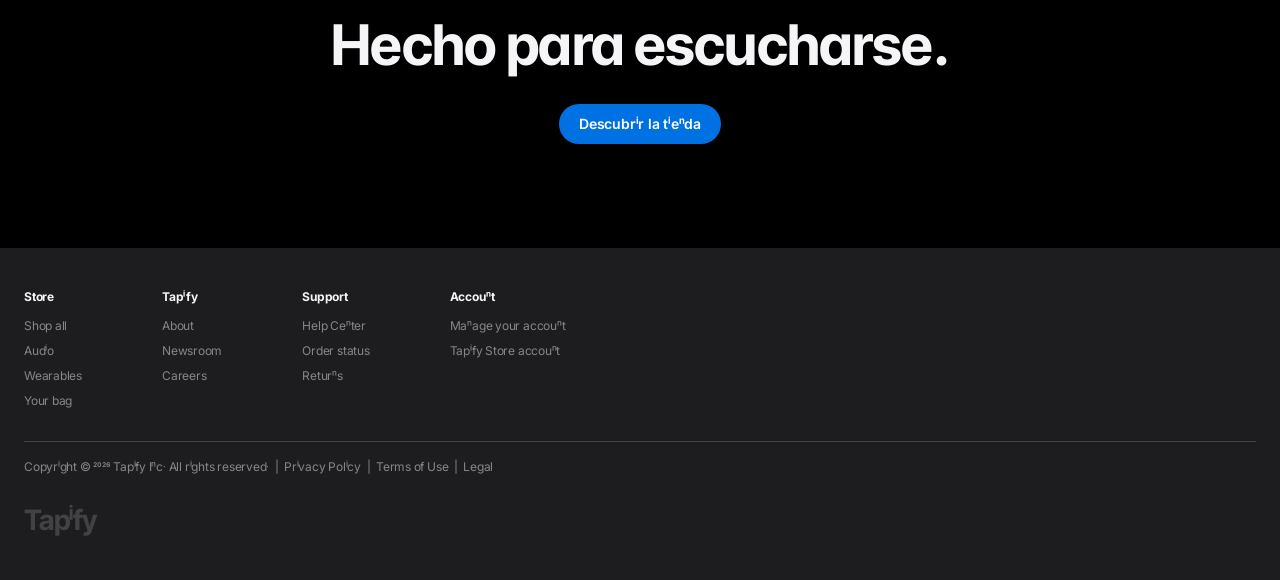
==== commit 22d52b24: "Fix: load tokens + fonts via direct <link> tags (no fragile chained @import) Co-Authored-By: Claude " ====
--- a/about.html
+++ b/about.html
@@ -4,6 +4,10 @@
   <meta charset="UTF-8" />
   <meta name="viewport" content="width=device-width, initial-scale=1.0" />
   <title>Tapify — Nuestra historia</title>
+  <link rel="preconnect" href="https://fonts.googleapis.com" />
+  <link rel="preconnect" href="https://fonts.gstatic.com" crossorigin />
+  <link rel="stylesheet" href="https://fonts.googleapis.com/css2?family=Inter:wght@400;500;600;700;800;900&family=Inter+Tight:wght@600;700;800;900&display=swap" />
+  <link rel="stylesheet" href="styles/tokens.css" />
   <link rel="stylesheet" href="styles/global.css" />
   <link rel="stylesheet" href="styles/about.css" />
 </head>
--- a/styles/tokens.css
+++ b/styles/tokens.css
@@ -0,0 +1,66 @@
+/* Tapify — Design Tokens (Apple "obsidian vitrine" system) */
+:root {
+  /* Colors */
+  --color-obsidian: #1d1d1f;
+  --color-frost-white: #f5f5f7;
+  --color-pure-black: #000000;
+  --color-paper-white: #ffffff;
+  --color-carbon: #111111;
+  --color-platinum: #86868b;
+  --color-graphite: #333336;
+  --color-silver-mist: #cccccc;
+  --color-smoke: #424245;
+  --color-apple-blue: #0071e3;
+  --color-link-blue: #0066cc;
+  --color-halo-blue: #2997ff;
+  --color-signal-orange: #f56900;
+  --color-iris-violet: #8668ff;
+  --color-reef-teal: #00a1b3;
+  --border-dark: #333336;
+  --border-light: #d2d2d7;
+
+  /* Fonts (SF Pro substitutes) */
+  --font-sf-pro-display: 'SF Pro Display', ui-sans-serif, system-ui, -apple-system, BlinkMacSystemFont, "Segoe UI", Roboto, sans-serif;
+  --font-sf-pro-text: 'SF Pro Text', ui-sans-serif, system-ui, -apple-system, BlinkMacSystemFont, "Segoe UI", Roboto, sans-serif;
+
+  /* Type scale */
+  --text-caption: 10px;   --leading-caption: 1.83;   --tracking-caption: -0.37px;
+  --text-body: 14px;      --leading-body: 1.43;      --tracking-body: -0.22px;
+  --text-heading-sm: 19px;--leading-heading-sm: 1.21;--tracking-heading-sm: -0.28px;
+  --text-heading: 24px;   --leading-heading: 1.17;   --tracking-heading: -0.24px;
+  --text-heading-lg: 32px;--leading-heading-lg: 1.14;--tracking-heading-lg: -0.32px;
+  --text-display: 56px;   --leading-display: 1.07;   --tracking-display: -0.84px;
+  --text-hero: 80px;      --leading-hero: 1.05;      --tracking-hero: -0.24px;
+
+  --font-weight-regular: 400;
+  --font-weight-semibold: 600;
+  --font-weight-bold: 700;
+
+  /* Spacing */
+  --spacing-4: 4px;   --spacing-8: 8px;   --spacing-12: 12px; --spacing-16: 16px;
+  --spacing-20: 20px; --spacing-24: 24px; --spacing-28: 28px; --spacing-32: 32px;
+  --spacing-40: 40px; --spacing-48: 48px; --spacing-60: 60px; --spacing-76: 76px;
+  --spacing-80: 80px; --spacing-96: 96px; --spacing-104: 104px; --spacing-160: 160px;
+
+  /* Layout */
+  --page-max-width: 1440px;
+  --card-padding: 28px;
+
+  /* Radius */
+  --radius-lg: 10px;
+  --radius-3xl: 28px;
+  --radius-3xl-2: 32px;
+  --radius-3xl-3: 36px;
+  --radius-full: 980px;
+  --radius-nav: 980px;
+  --radius-cards: 28px;
+  --radius-buttons: 36px;
+
+  /* Surfaces */
+  --surface-0: #000000;
+  --surface-1: #111111;
+  --surface-2: #1d1d1f;
+  --surface-3: #333336;
+  --surface-4: #f5f5f7;
+  --surface-5: #ffffff;
+}
--- a/styles/global.css
+++ b/styles/global.css
@@ -1,6 +1,7 @@
 /* Tapify — Global / shared styles (nav, footer, buttons, type, layout) */
-@import url("https://fonts.googleapis.com/css2?family=Inter:wght@400;500;600;700;800;900&family=Inter+Tight:wght@600;700;800;900&display=swap");
-@import url("tokens.css");
+/* NOTE: tokens.css and the Inter font are loaded via <link> tags in each
+   page's <head> (before this file) — NOT via @import — so token loading can
+   never silently fail and collapse the whole design to browser defaults. */
 
 /* Modern typography: Inter Tight for display headlines, Inter for everything else
    (close to SF Pro proportions, available everywhere, crisp negative tracking) */
